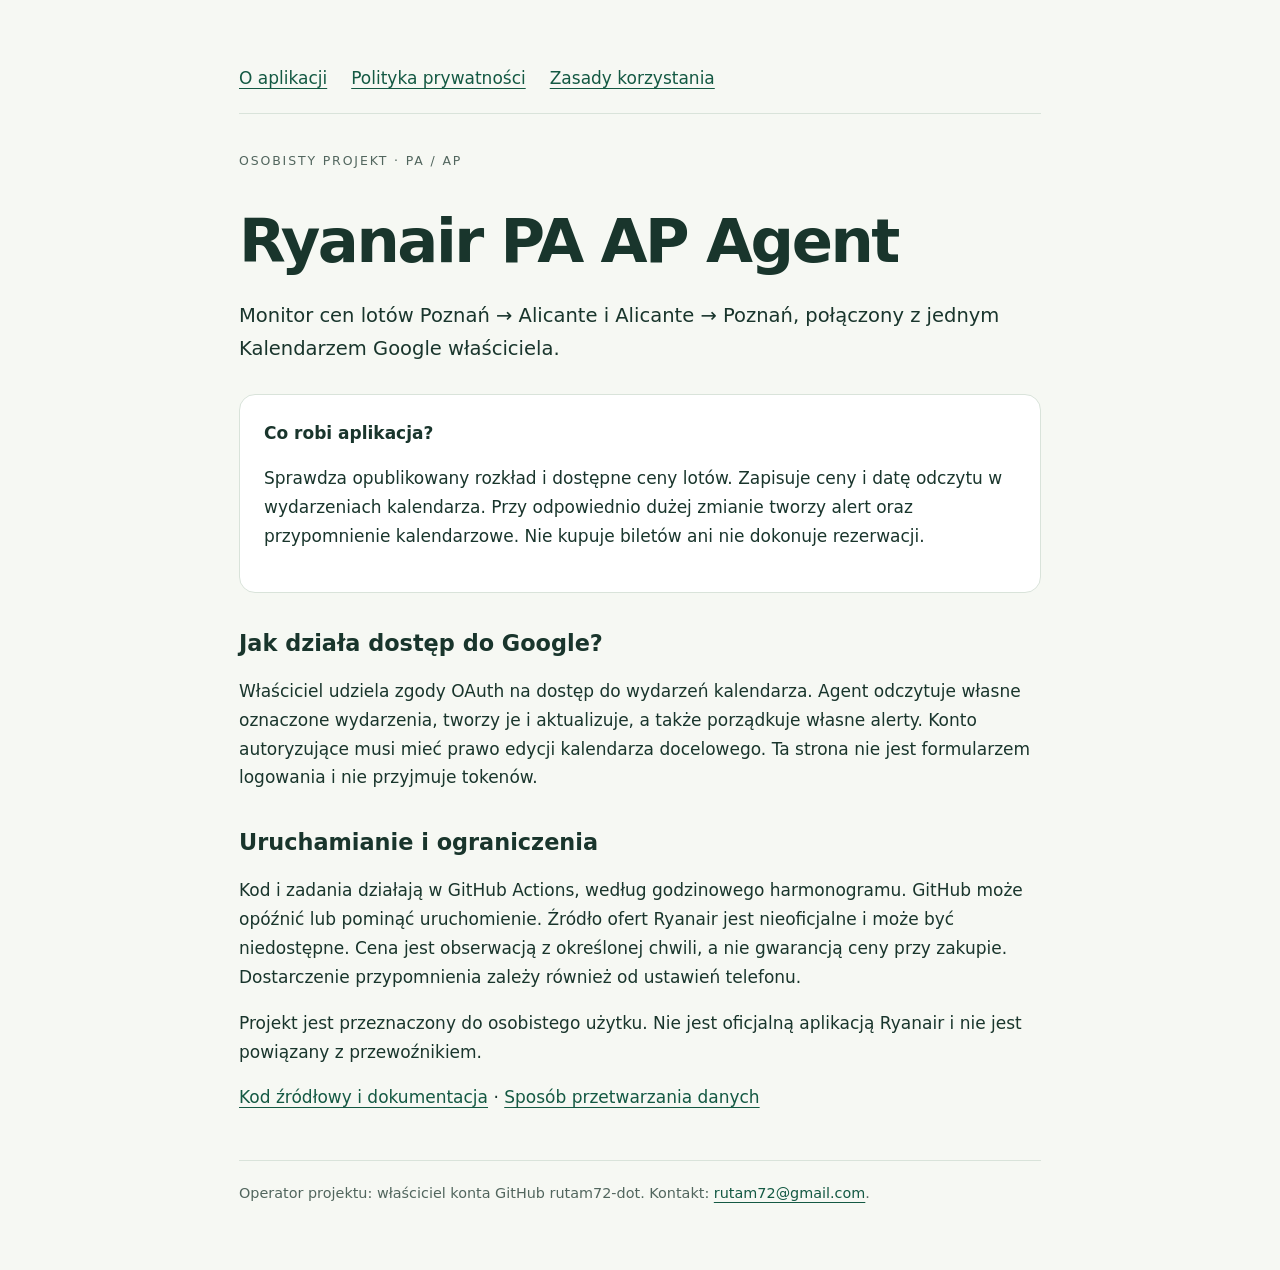
==== docs/index.html @ a6acc5be "Pace API requests, diagnose OAuth safely, and add public app documentation" ====
<!doctype html>
<html lang="pl"><head><meta charset="utf-8"><meta name="viewport" content="width=device-width,initial-scale=1"><title>Ryanair PA AP Agent — osobisty monitor cen</title><meta name="description" content="Osobisty monitor cen lotów Poznań–Alicante i Alicante–Poznań z integracją Kalendarza Google."><link rel="stylesheet" href="style.css"></head><body><main>
<nav aria-label="Nawigacja"><a href="index.html" aria-current="page">O aplikacji</a><a href="privacy.html">Polityka prywatności</a><a href="terms.html">Zasady korzystania</a></nav>
<p class="eyebrow">Osobisty projekt · PA / AP</p><h1>Ryanair PA AP Agent</h1>
<p class="lead">Monitor cen lotów Poznań → Alicante i Alicante → Poznań, połączony z jednym Kalendarzem Google właściciela.</p>
<div class="panel"><strong>Co robi aplikacja?</strong><p>Sprawdza opublikowany rozkład i dostępne ceny lotów. Zapisuje ceny i datę odczytu w wydarzeniach kalendarza. Przy odpowiednio dużej zmianie tworzy alert oraz przypomnienie kalendarzowe. Nie kupuje biletów ani nie dokonuje rezerwacji.</p></div>
<h2>Jak działa dostęp do Google?</h2><p>Właściciel udziela zgody OAuth na dostęp do wydarzeń kalendarza. Agent odczytuje własne oznaczone wydarzenia, tworzy je i aktualizuje, a także porządkuje własne alerty. Konto autoryzujące musi mieć prawo edycji kalendarza docelowego. Ta strona nie jest formularzem logowania i nie przyjmuje tokenów.</p>
<h2>Uruchamianie i ograniczenia</h2><p>Kod i zadania działają w GitHub Actions, według godzinowego harmonogramu. GitHub może opóźnić lub pominąć uruchomienie. Źródło ofert Ryanair jest nieoficjalne i może być niedostępne. Cena jest obserwacją z określonej chwili, a nie gwarancją ceny przy zakupie. Dostarczenie przypomnienia zależy również od ustawień telefonu.</p>
<p>Projekt jest przeznaczony do osobistego użytku. Nie jest oficjalną aplikacją Ryanair i nie jest powiązany z przewoźnikiem.</p>
<p><a href="https://github.com/rutam72-dot/ryanair-pa-ap-agent">Kod źródłowy i dokumentacja</a> · <a href="privacy.html">Sposób przetwarzania danych</a></p>
<footer>Operator projektu: właściciel konta GitHub rutam72-dot. Kontakt: <a href="mailto:rutam72@gmail.com">rutam72@gmail.com</a>.</footer>
</main></body></html>
---- docs/style.css ----
:root{color-scheme:light;--ink:#19352c;--muted:#52665e;--paper:#f6f8f3;--line:#d9e3da}*{box-sizing:border-box}body{margin:0;background:var(--paper);color:var(--ink);font:17px/1.7 system-ui,sans-serif}main{max-width:850px;margin:0 auto;padding:64px 24px}nav{display:flex;gap:24px;flex-wrap:wrap;border-bottom:1px solid var(--line);padding-bottom:20px}a{color:#145943;text-underline-offset:4px}h1{font-size:clamp(2rem,6vw,3.8rem);line-height:1.12;letter-spacing:-.04em;margin:36px 0 24px}h2{font-size:1.4rem;line-height:1.3;margin-top:36px}.eyebrow{font-size:.78rem;letter-spacing:.15em;text-transform:uppercase;color:var(--muted);margin-top:36px}.lead{font-size:1.22rem}.panel{background:white;border:1px solid var(--line);border-radius:16px;padding:24px;margin:28px 0}.muted,footer{color:var(--muted)}footer{border-top:1px solid var(--line);margin-top:48px;padding-top:20px;font-size:.9rem}li+li{margin-top:8px}
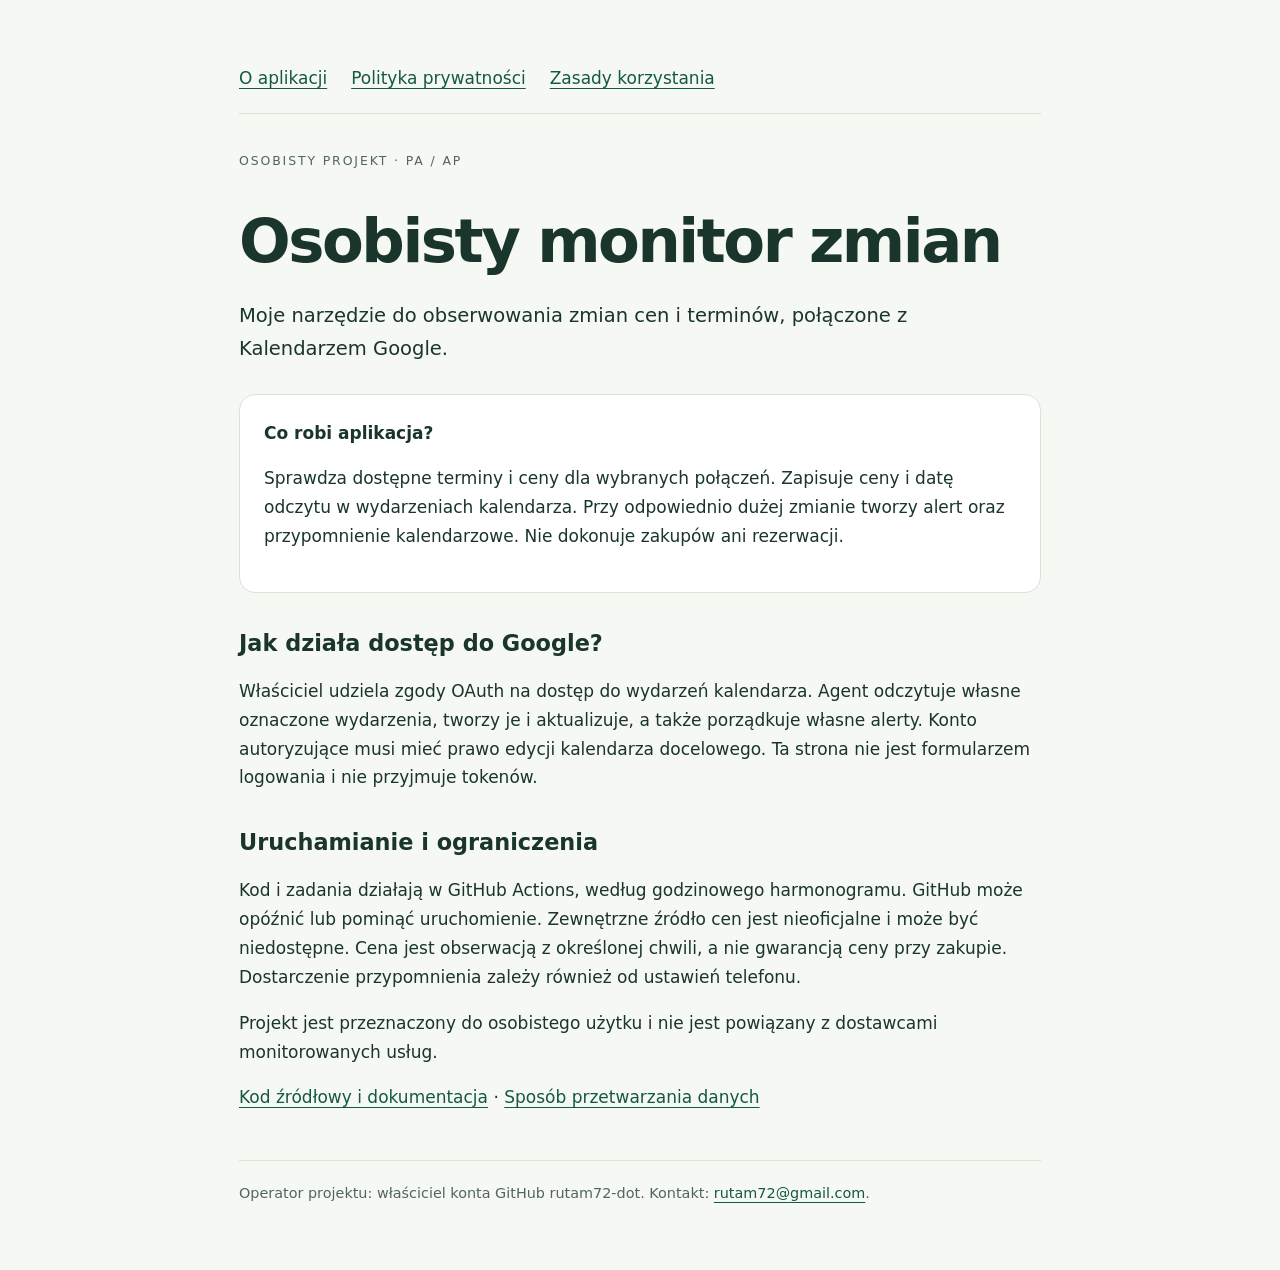
==== commit a8b35e91: "Use personal change monitor wording on public pages" ====
--- a/docs/index.html
+++ b/docs/index.html
@@ -1,12 +1,12 @@
 <!doctype html>
-<html lang="pl"><head><meta charset="utf-8"><meta name="viewport" content="width=device-width,initial-scale=1"><title>Ryanair PA AP Agent — osobisty monitor cen</title><meta name="description" content="Osobisty monitor cen lotów Poznań–Alicante i Alicante–Poznań z integracją Kalendarza Google."><link rel="stylesheet" href="style.css"></head><body><main>
+<html lang="pl"><head><meta charset="utf-8"><meta name="viewport" content="width=device-width,initial-scale=1"><title>Osobisty monitor zmian — osobisty monitor cen</title><meta name="description" content="Osobisty monitor zmian cen i terminów z integracją Kalendarza Google."><link rel="stylesheet" href="style.css"></head><body><main>
 <nav aria-label="Nawigacja"><a href="index.html" aria-current="page">O aplikacji</a><a href="privacy.html">Polityka prywatności</a><a href="terms.html">Zasady korzystania</a></nav>
-<p class="eyebrow">Osobisty projekt · PA / AP</p><h1>Ryanair PA AP Agent</h1>
-<p class="lead">Monitor cen lotów Poznań → Alicante i Alicante → Poznań, połączony z jednym Kalendarzem Google właściciela.</p>
-<div class="panel"><strong>Co robi aplikacja?</strong><p>Sprawdza opublikowany rozkład i dostępne ceny lotów. Zapisuje ceny i datę odczytu w wydarzeniach kalendarza. Przy odpowiednio dużej zmianie tworzy alert oraz przypomnienie kalendarzowe. Nie kupuje biletów ani nie dokonuje rezerwacji.</p></div>
+<p class="eyebrow">Osobisty projekt · PA / AP</p><h1>Osobisty monitor zmian</h1>
+<p class="lead">Moje narzędzie do obserwowania zmian cen i terminów, połączone z Kalendarzem Google.</p>
+<div class="panel"><strong>Co robi aplikacja?</strong><p>Sprawdza dostępne terminy i ceny dla wybranych połączeń. Zapisuje ceny i datę odczytu w wydarzeniach kalendarza. Przy odpowiednio dużej zmianie tworzy alert oraz przypomnienie kalendarzowe. Nie dokonuje zakupów ani rezerwacji.</p></div>
 <h2>Jak działa dostęp do Google?</h2><p>Właściciel udziela zgody OAuth na dostęp do wydarzeń kalendarza. Agent odczytuje własne oznaczone wydarzenia, tworzy je i aktualizuje, a także porządkuje własne alerty. Konto autoryzujące musi mieć prawo edycji kalendarza docelowego. Ta strona nie jest formularzem logowania i nie przyjmuje tokenów.</p>
-<h2>Uruchamianie i ograniczenia</h2><p>Kod i zadania działają w GitHub Actions, według godzinowego harmonogramu. GitHub może opóźnić lub pominąć uruchomienie. Źródło ofert Ryanair jest nieoficjalne i może być niedostępne. Cena jest obserwacją z określonej chwili, a nie gwarancją ceny przy zakupie. Dostarczenie przypomnienia zależy również od ustawień telefonu.</p>
-<p>Projekt jest przeznaczony do osobistego użytku. Nie jest oficjalną aplikacją Ryanair i nie jest powiązany z przewoźnikiem.</p>
+<h2>Uruchamianie i ograniczenia</h2><p>Kod i zadania działają w GitHub Actions, według godzinowego harmonogramu. GitHub może opóźnić lub pominąć uruchomienie. Zewnętrzne źródło cen jest nieoficjalne i może być niedostępne. Cena jest obserwacją z określonej chwili, a nie gwarancją ceny przy zakupie. Dostarczenie przypomnienia zależy również od ustawień telefonu.</p>
+<p>Projekt jest przeznaczony do osobistego użytku i nie jest powiązany z dostawcami monitorowanych usług.</p>
 <p><a href="https://github.com/rutam72-dot/ryanair-pa-ap-agent">Kod źródłowy i dokumentacja</a> · <a href="privacy.html">Sposób przetwarzania danych</a></p>
 <footer>Operator projektu: właściciel konta GitHub rutam72-dot. Kontakt: <a href="mailto:rutam72@gmail.com">rutam72@gmail.com</a>.</footer>
 </main></body></html>
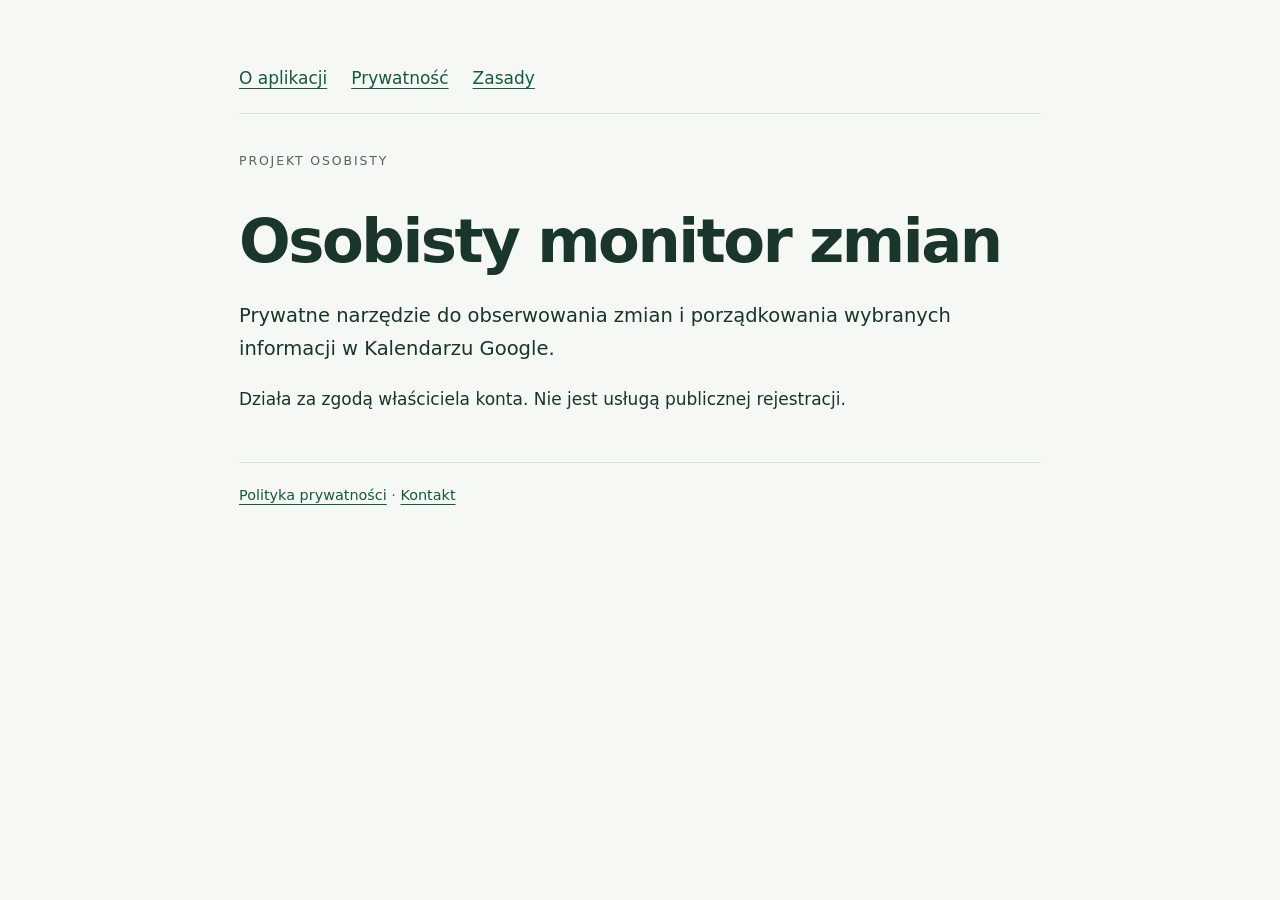
==== commit 5c92dac1: "Minimize public app description and discourage search indexing" ====
--- a/docs/index.html
+++ b/docs/index.html
@@ -1,12 +1,2 @@
 <!doctype html>
-<html lang="pl"><head><meta charset="utf-8"><meta name="viewport" content="width=device-width,initial-scale=1"><title>Osobisty monitor zmian — osobisty monitor cen</title><meta name="description" content="Osobisty monitor zmian cen i terminów z integracją Kalendarza Google."><link rel="stylesheet" href="style.css"></head><body><main>
-<nav aria-label="Nawigacja"><a href="index.html" aria-current="page">O aplikacji</a><a href="privacy.html">Polityka prywatności</a><a href="terms.html">Zasady korzystania</a></nav>
-<p class="eyebrow">Osobisty projekt · PA / AP</p><h1>Osobisty monitor zmian</h1>
-<p class="lead">Moje narzędzie do obserwowania zmian cen i terminów, połączone z Kalendarzem Google.</p>
-<div class="panel"><strong>Co robi aplikacja?</strong><p>Sprawdza dostępne terminy i ceny dla wybranych połączeń. Zapisuje ceny i datę odczytu w wydarzeniach kalendarza. Przy odpowiednio dużej zmianie tworzy alert oraz przypomnienie kalendarzowe. Nie dokonuje zakupów ani rezerwacji.</p></div>
-<h2>Jak działa dostęp do Google?</h2><p>Właściciel udziela zgody OAuth na dostęp do wydarzeń kalendarza. Agent odczytuje własne oznaczone wydarzenia, tworzy je i aktualizuje, a także porządkuje własne alerty. Konto autoryzujące musi mieć prawo edycji kalendarza docelowego. Ta strona nie jest formularzem logowania i nie przyjmuje tokenów.</p>
-<h2>Uruchamianie i ograniczenia</h2><p>Kod i zadania działają w GitHub Actions, według godzinowego harmonogramu. GitHub może opóźnić lub pominąć uruchomienie. Zewnętrzne źródło cen jest nieoficjalne i może być niedostępne. Cena jest obserwacją z określonej chwili, a nie gwarancją ceny przy zakupie. Dostarczenie przypomnienia zależy również od ustawień telefonu.</p>
-<p>Projekt jest przeznaczony do osobistego użytku i nie jest powiązany z dostawcami monitorowanych usług.</p>
-<p><a href="https://github.com/rutam72-dot/ryanair-pa-ap-agent">Kod źródłowy i dokumentacja</a> · <a href="privacy.html">Sposób przetwarzania danych</a></p>
-<footer>Operator projektu: właściciel konta GitHub rutam72-dot. Kontakt: <a href="mailto:rutam72@gmail.com">rutam72@gmail.com</a>.</footer>
-</main></body></html>
+<html lang="pl"><head><meta charset="utf-8"><meta name="viewport" content="width=device-width,initial-scale=1"><meta name="robots" content="noindex,nofollow"><title>Osobisty monitor zmian</title><link rel="stylesheet" href="style.css"></head><body><main><nav aria-label="Nawigacja"><a href="index.html">O aplikacji</a><a href="privacy.html">Prywatność</a><a href="terms.html">Zasady</a></nav><p class="eyebrow">Projekt osobisty</p><h1>Osobisty monitor zmian</h1><p class="lead">Prywatne narzędzie do obserwowania zmian i porządkowania wybranych informacji w Kalendarzu Google.</p><p>Działa za zgodą właściciela konta. Nie jest usługą publicznej rejestracji.</p><footer><a href="privacy.html">Polityka prywatności</a> · <a href="mailto:rutam72@gmail.com">Kontakt</a></footer></main></body></html>
